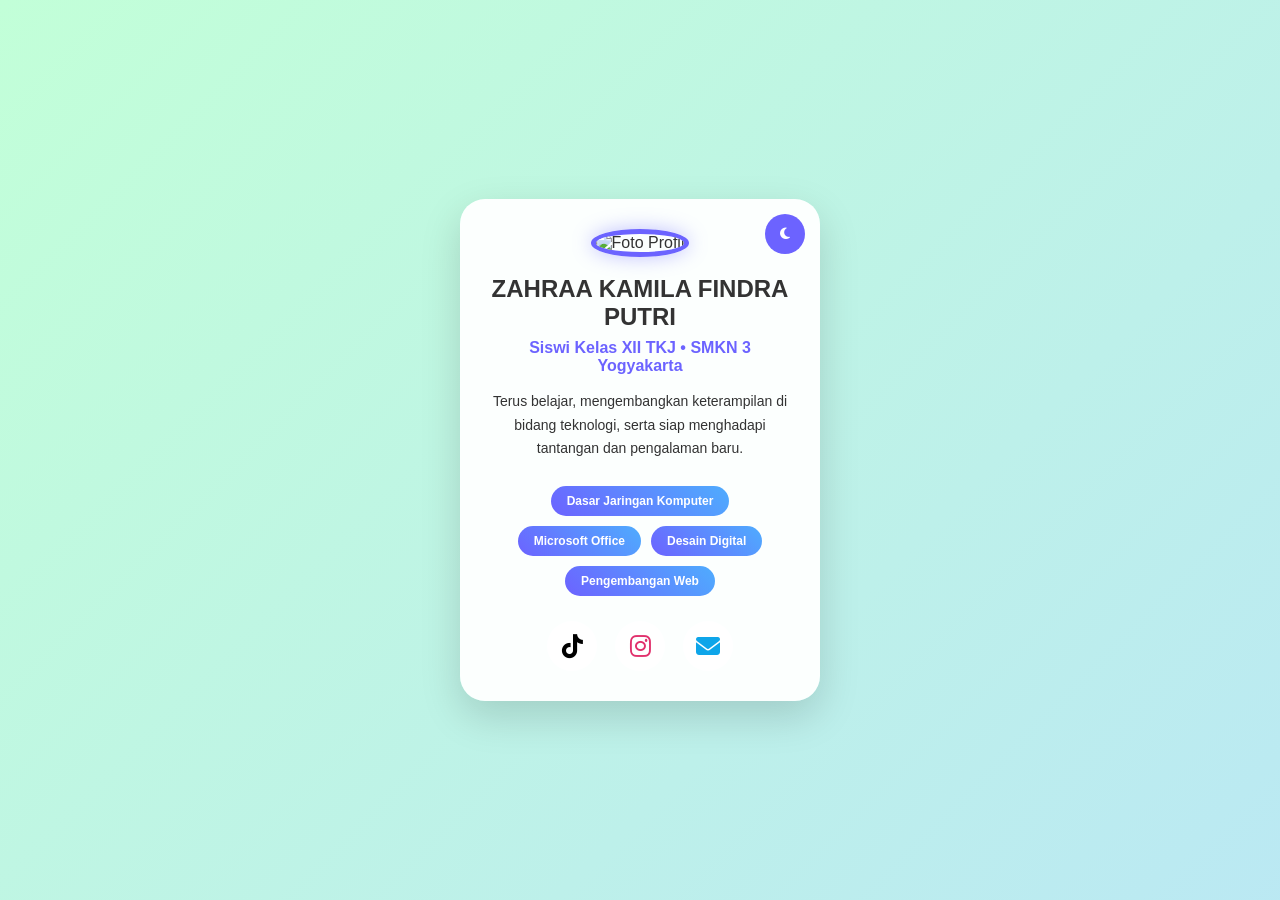
==== index.html @ 9c81e571 "Create index.html" ====
<!DOCTYPE html>
<html lang="id">
<head>
    <meta charset="UTF-8">
    <meta name="viewport" content="width=device-width, initial-scale=1.0">
    <title>Kartu Profil Digital</title>

    <link rel="stylesheet" href="style.css">

    <!-- Font Awesome -->
    <link rel="stylesheet"
    href="https://cdnjs.cloudflare.com/ajax/libs/font-awesome/6.7.2/css/all.min.css">
</head>

<body>
<div class="card">

    <!-- Tombol Dark Mode -->
    <button id="themeToggle" class="btn-theme">
        <i class="fa-solid fa-moon"></i>
    </button>
    <!-- Foto -->
    <img src="pasfotozraa.JPG" alt="Foto Profil" class="profile-img">
    <!-- Biodata -->
    <h2 class="name">ZAHRAA KAMILA FINDRA PUTRI</h2>
    <p class="role">
        Siswi Kelas XII TKJ • SMKN 3 Yogyakarta
    </p>
    <p class="bio">
        Terus belajar, mengembangkan keterampilan di bidang teknologi,
        serta siap menghadapi tantangan dan pengalaman baru.
    </p>
    <!-- Skill -->
    <div class="skills">
        <span class="skill">Dasar Jaringan Komputer</span>
        <span class="skill">Microsoft Office</span>
        <span class="skill">Desain Digital</span>
        <span class="skill">Pengembangan Web</span>
    </div>

    <!-- Sosial Media -->
    <div class="social-links">

        <a href="https://www.tiktok.com/@zzeayra?_r=1&_t=ZS-98OjC2aP8kB" target="_blank">
            <i class="fa-brands fa-tiktok"></i>
        </a>
        <a href="https://www.instagram.com/zraakamila/" target="_blank">
            <i class="fa-brands fa-instagram"></i>
        </a>
        <a href="mailto:zarkam2009@gmail.com">
            <i class="fa-solid fa-envelope"></i>
        </a>

    </div>

</div>

<script src="scripts.js"></script>

</body>
</html>
---- style.css ----
/* =======================
   RESET
======================= */

*{
    margin:0;
    padding:0;
    box-sizing:border-box;
    font-family:'Segoe UI',Tahoma,Geneva,Verdana,sans-serif;
}

/* =======================
   WARNA
======================= */

:root{
    --bg-color:#8EC5FC;
    --bg-color2:#E0C3FC;
    --card-bg:rgba(255,255,255,.95);
    --text-color:#333;
    --primary:#6C63FF;
}

/* Dark Mode */

body.dark-mode{
    --bg-color:#0f172a;
    --bg-color2:#1e293b;
    --card-bg:#1e293b;
    --text-color:#ffffff;
    --primary:#60a5fa;
}

/* =======================
   BODY
======================= */

body{
    background:linear-gradient(-45deg,
    var(--bg-color),
    var(--bg-color2),
    #B8E1FC,
    #C2FFD8);

    background-size:400% 400%;

    animation:bgMove 15s ease infinite;

    color:var(--text-color);

    display:flex;
    justify-content:center;
    align-items:center;

    min-height:100vh;

    transition:.4s;
}

@keyframes bgMove{

    0%{
        background-position:0% 50%;
    }

    50%{
        background-position:100% 50%;
    }

    100%{
        background-position:0% 50%;
    }

}

/* =======================
   CARD
======================= */

.card{

    width:360px;

    background:var(--card-bg);

    backdrop-filter:blur(15px);

    border-radius:25px;

    padding:30px;

    text-align:center;

    position:relative;

    box-shadow:
    0 15px 40px rgba(0,0,0,.15);

    transition:.4s;

    animation:cardFloat 4s ease-in-out infinite;

}

.card:hover{

    transform:translateY(-10px);

    box-shadow:
    0 20px 45px rgba(0,0,0,.25);

}

@keyframes cardFloat{

    0%,100%{
        transform:translateY(0);
    }

    50%{
        transform:translateY(-8px);
    }

}

/* =======================
   FOTO
======================= */

.profile-img{

    width:130px;
    height:130px;

    object-fit:cover;

    border-radius:50%;

    border:5px solid var(--primary);

    margin-bottom:18px;

    transition:.5s;

    box-shadow:0 0 20px rgba(108,99,255,.4);

}

.profile-img:hover{

    transform:scale(1.08) rotate(5deg);

    box-shadow:0 0 35px rgba(108,99,255,.8);

}

/* =======================
   TEXT
======================= */

.name{

    font-size:24px;

    margin-bottom:8px;

}

.role{

    color:var(--primary);

    font-weight:bold;

    margin-bottom:15px;

}

.bio{

    font-size:14px;

    line-height:1.7;

    margin-bottom:25px;

}

/* =======================
   SKILL
======================= */

.skills{

    display:flex;

    justify-content:center;

    flex-wrap:wrap;

    gap:10px;

    margin-bottom:25px;

}

.skill{

    background:linear-gradient(45deg,#6C63FF,#4FACFE);

    color:white;

    padding:8px 16px;

    border-radius:20px;

    font-size:12px;

    font-weight:bold;

    transition:.35s;

    cursor:pointer;

}

.skill:hover{

    transform:translateY(-5px) scale(1.08);

    box-shadow:0 8px 20px rgba(79,172,254,.5);

}

/* =======================
   SOSIAL MEDIA
======================= */

.social-links{

    display:flex;

    justify-content:center;

    gap:18px;

}

.social-links a{

    width:50px;

    height:50px;

    display:flex;

    justify-content:center;

    align-items:center;

    border-radius:50%;

    background:white;

    text-decoration:none;

    font-size:24px;

    transition:.4s;

}

.social-links a:hover{

    transform:translateY(-8px) rotate(360deg);

}

.fa-instagram{

    color:#E1306C;

}

.fa-tiktok{

    color:#000;

}

.fa-envelope{

    color:#0EA5E9;

}

/* =======================
   DARK MODE
======================= */

body.dark-mode .social-links a{

    background:#334155;

}

body.dark-mode .fa-tiktok{

    color:white;

}

/* =======================
   BUTTON DARK MODE
======================= */

.btn-theme{

    position:absolute;

    top:15px;

    right:15px;

    width:40px;

    height:40px;

    border:none;

    border-radius:50%;

    background:var(--primary);

    color:white;

    cursor:pointer;

    transition:.3s;

}

.btn-theme:hover{

    transform:rotate(180deg) scale(1.1);

    box-shadow:0 0 20px rgba(108,99,255,.6);

}
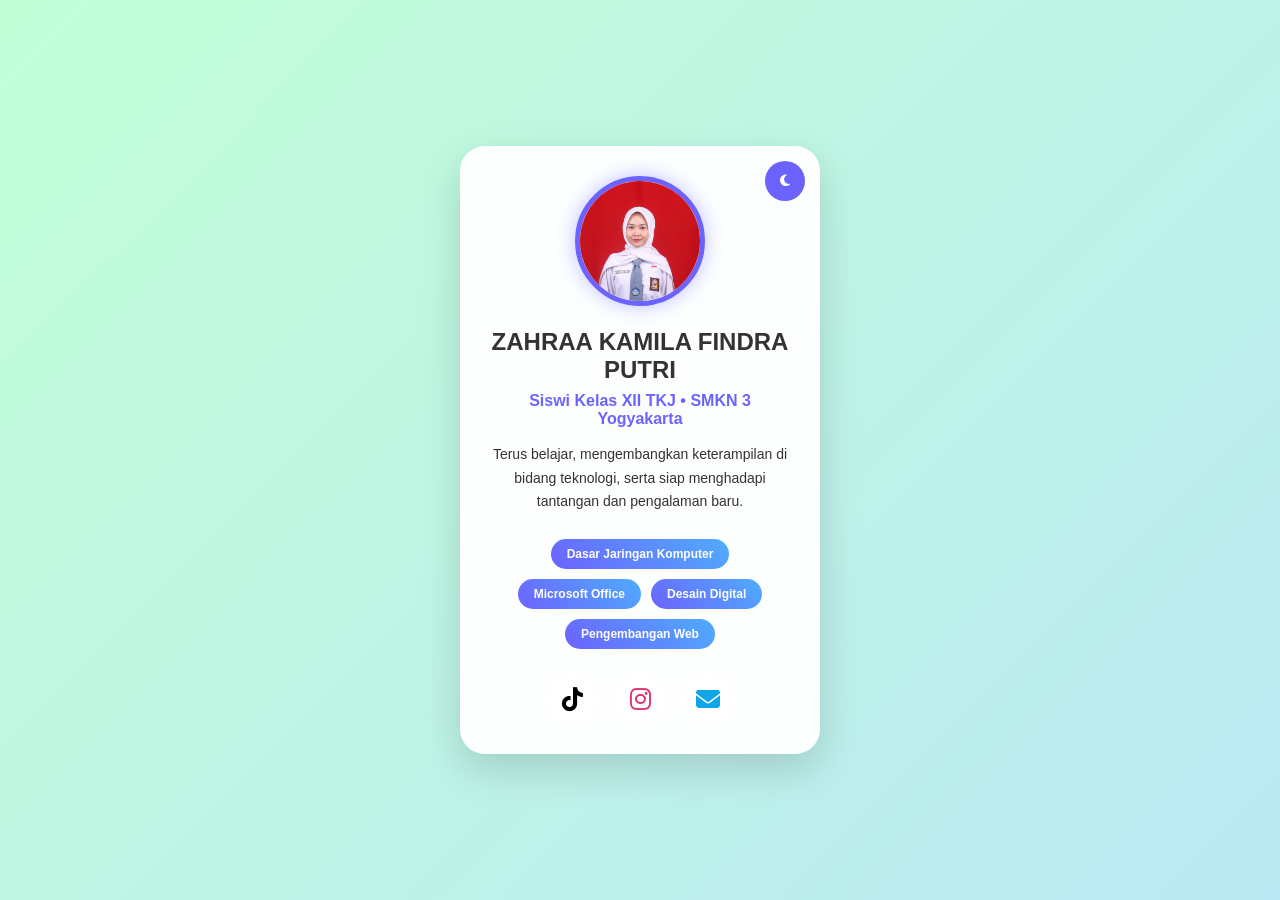
==== commit c11c2639: "Update index.html" ====
--- a/index.html
+++ b/index.html
@@ -20,7 +20,7 @@
         <i class="fa-solid fa-moon"></i>
     </button>
     <!-- Foto -->
-    <img src="pasfotozraa.JPG" alt="Foto Profil" class="profile-img">
+    <img src="pasfotozaraa.JPG" alt="Foto Profil" class="profile-img">
     <!-- Biodata -->
     <h2 class="name">ZAHRAA KAMILA FINDRA PUTRI</h2>
     <p class="role">
